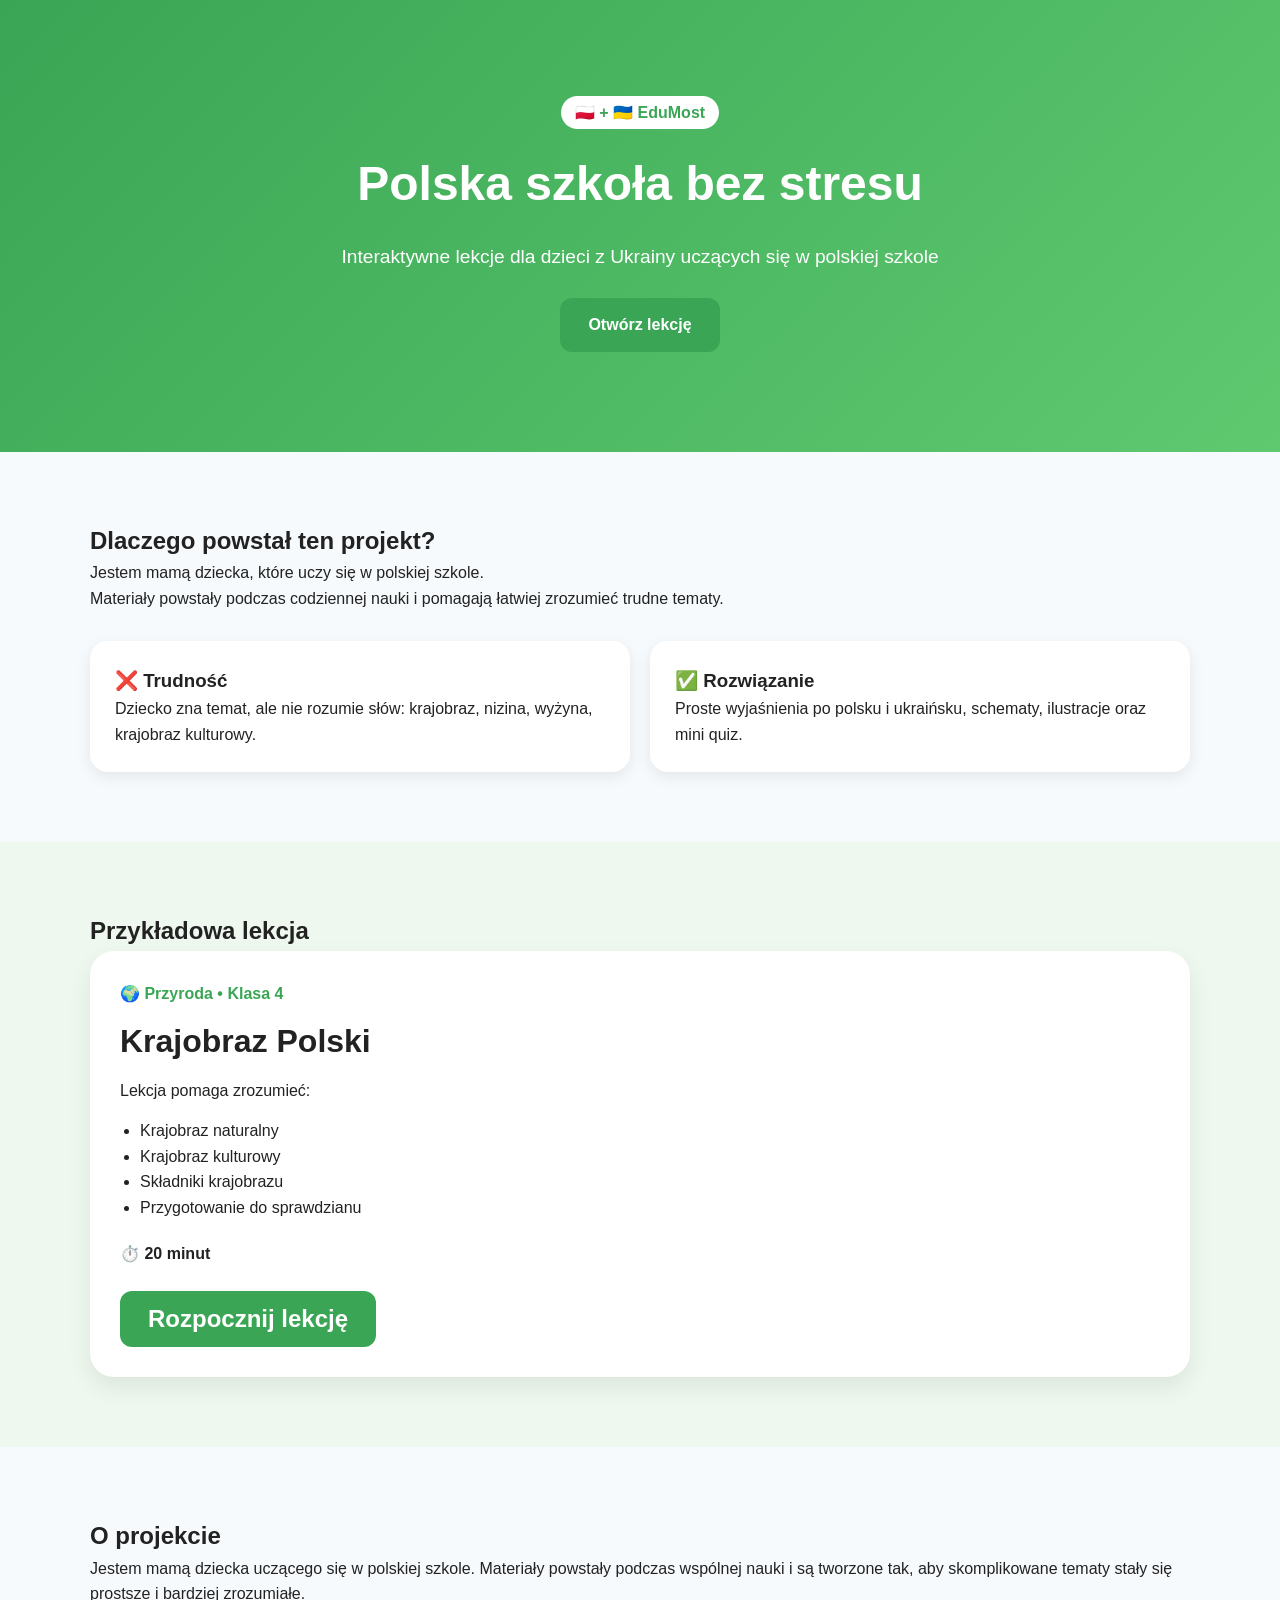
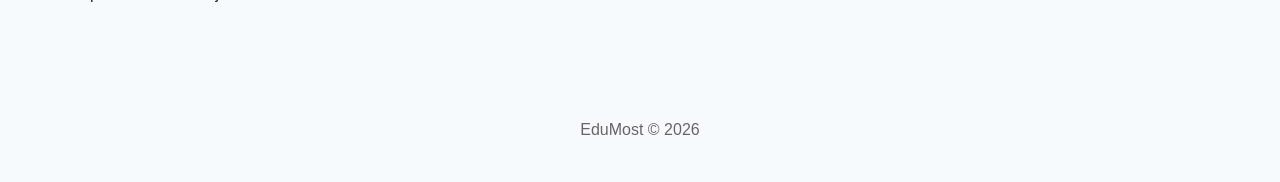
==== index.html @ 8fdbcc1e "first commit" ====
<!DOCTYPE html>
<html lang="pl">
<head>
<meta charset="UTF-8">
<meta name="viewport" content="width=device-width, initial-scale=1.0">

<title>EduMost | Krajobraz Polski</title>

<link rel="stylesheet" href="style.css">
</head>

<body>

<header class="hero">

    <div class="hero-content">

        <span class="badge">🇵🇱 + 🇺🇦 EduMost</span>

        <h1>Polska szkoła bez stresu</h1>

        <p class="subtitle">
            Interaktywne lekcje dla dzieci z Ukrainy uczących się w polskiej szkole
        </p>

        <a href="#lesson" class="btn">
            Otwórz lekcję
        </a>

    </div>

</header>

<section class="problem">

    <div class="container">

        <h2>Dlaczego powstał ten projekt?</h2>

        <p>
            Jestem mamą dziecka, które uczy się w polskiej szkole.
        </p>
        <p>Materiały powstały podczas codziennej nauki i pomagają łatwiej zrozumieć trudne tematy.</p>

        <div class="cards">

            <div class="card">
                <h3>❌ Trudność</h3>
                <p>
                    Dziecko zna temat, ale nie rozumie słów:
                    krajobraz, nizina, wyżyna, krajobraz kulturowy.
                </p>
            </div>

            <div class="card">
                <h3>✅ Rozwiązanie</h3>
                <p>
                    Proste wyjaśnienia po polsku i ukraińsku,
                    schematy, ilustracje oraz mini quiz.
                </p>
            </div>

        </div>

    </div>

</section>

<section id="lesson" class="lesson-preview">

    <div class="container">

        <h2>Przykładowa lekcja</h2>

        <div class="lesson-card">

            <div class="lesson-info">

                <span class="subject">
                    🌍 Przyroda • Klasa 4
                </span>

                <h3>Krajobraz Polski</h3>

                <p>
                    Lekcja pomaga zrozumieć:
                </p>

                <ul>
                    <li>Krajobraz naturalny</li>
                    <li>Krajobraz kulturowy</li>
                    <li>Składniki krajobrazu</li>
                    <li>Przygotowanie do sprawdzianu</li>
                </ul>

                <div class="lesson-meta">
                    ⏱️ 20 minut
                </div>

                <button class="btn" id="openLesson" style="font-size: 1.5rem;">
                    Rozpocznij lekcję
                </button>

            </div>

        </div>

    </div>

</section>

<section class="about">

    <div class="container">

        <h2>O projekcie</h2>

        <p>
            Jestem mamą dziecka uczącego się w polskiej szkole.
            Materiały powstały podczas wspólnej nauki i są tworzone
            tak, aby skomplikowane tematy stały się prostsze i bardziej zrozumiałe.
        </p>

    </div>

</section>

<footer>

    <p>
        EduMost © 2026
    </p>

</footer>

<script src="script.js"></script>

</body>
</html>
---- style.css ----
/* style.css */

*{
margin:0;
padding:0;
box-sizing:border-box;
}

body{
font-family:Inter, Arial, sans-serif;
background:#f7fafc;
color:#222;
line-height:1.6;
}

.container{
width:90%;
max-width:1100px;
margin:auto;
}

.hero{
background:linear-gradient(135deg,#3aa655,#5ec96f);
color:white;
padding:100px 20px;
text-align:center;
}

.badge{
background:white;
color:#3aa655;
padding:8px 14px;
border-radius:30px;
font-weight:600;
}

.hero h1{
font-size:3rem;
margin:20px 0;
}

.subtitle{
font-size:1.2rem;
max-width:700px;
margin:auto;
}

.btn{
display:inline-block;
margin-top:25px;
padding:14px 28px;
border:none;
border-radius:12px;
/* background:white;
color:#3aa655; */
background:#3aa655;
color:white;
font-weight:700;
cursor:pointer;
text-decoration:none;
}
.btn:hover{
    background:#116326;
    color:white;
    scale: 0.9;
}

.problem{
padding:70px 0;
}

.cards{
display:grid;
grid-template-columns:repeat(auto-fit,minmax(250px,1fr));
gap:20px;
margin-top:30px;
}

.card{
background:white;
padding:25px;
border-radius:18px;
box-shadow:0 5px 15px rgba(0,0,0,.08);
}

.lesson-preview{
padding:70px 0;
background:#eef8ef;
}

.lesson-card{
background:white;
border-radius:24px;
padding:30px;
box-shadow:0 10px 25px rgba(0,0,0,.08);
}

.subject{
color:#3aa655;
font-weight:600;
}

.lesson-card h3{
font-size:2rem;
margin:10px 0;
}

.lesson-card ul{
margin-left:20px;
margin-top:15px;

}

.lesson-meta{
margin-top:20px;
font-weight:700;
}

.about{
padding:70px 0;
}

footer{
padding:40px;
text-align:center;
color:#666;
}
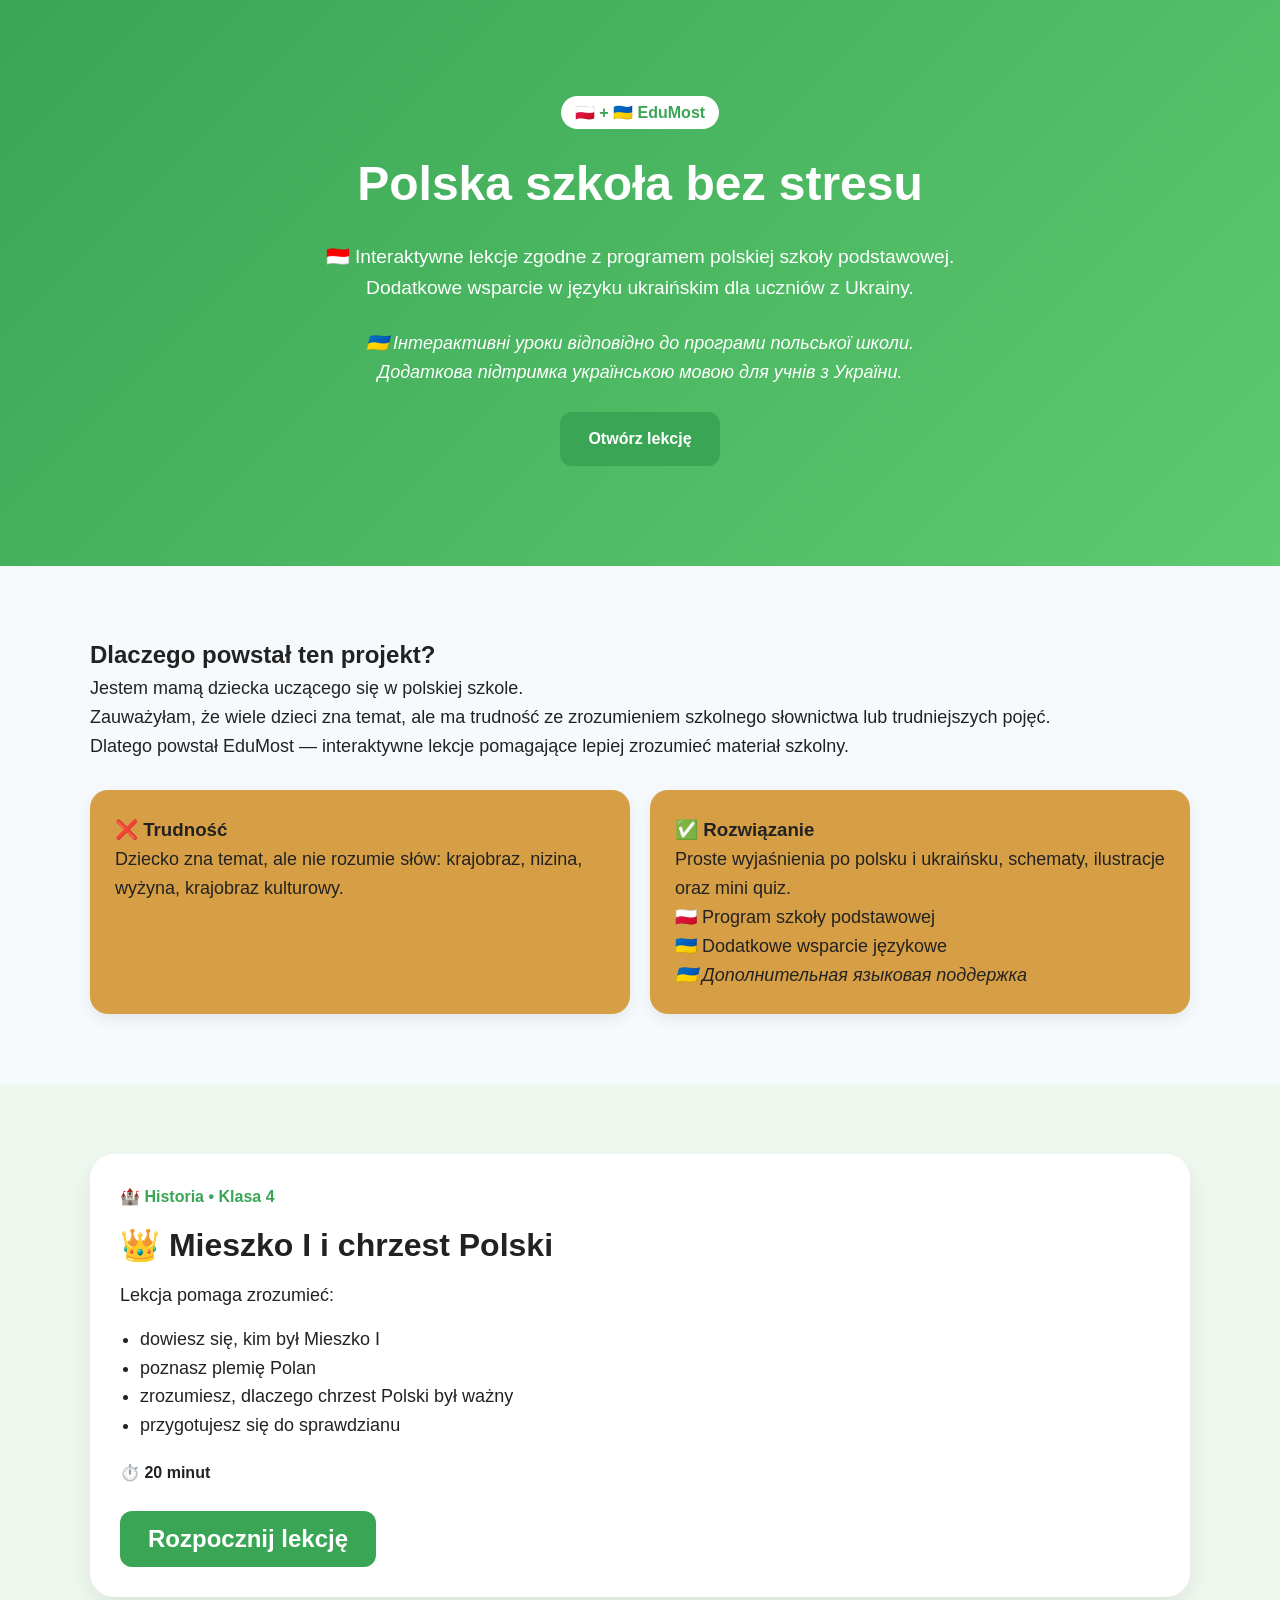
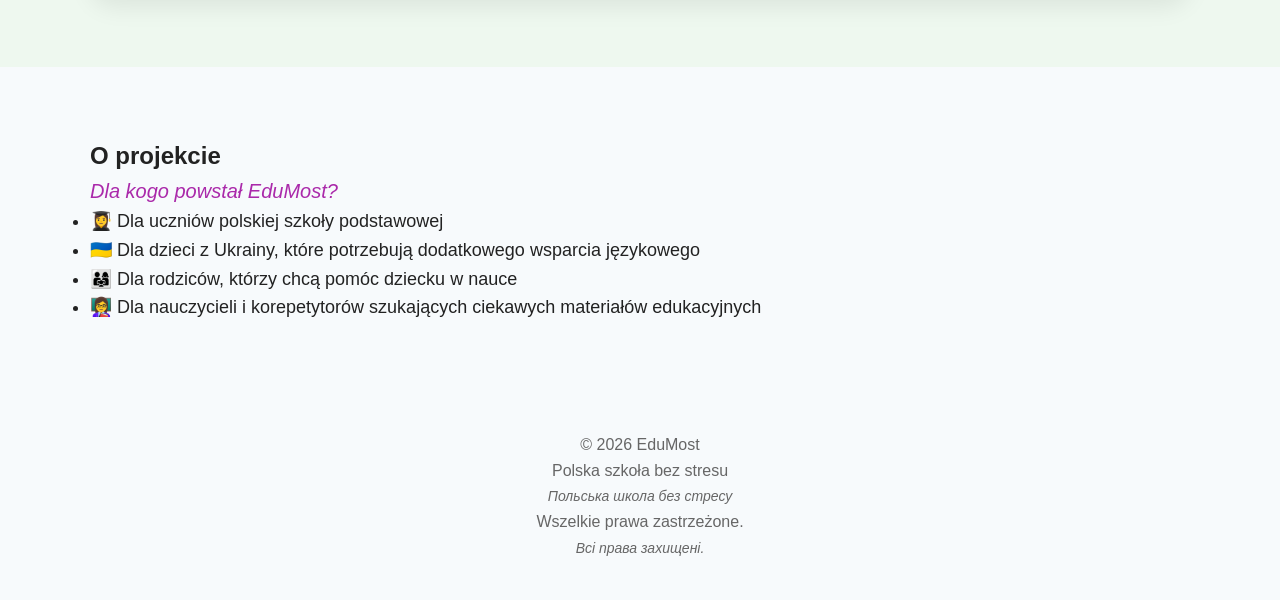
==== commit 3ff01453: "end" ====
--- a/index.html
+++ b/index.html
@@ -1,139 +1,145 @@
 <!DOCTYPE html>
 <html lang="pl">
+
 <head>
-<meta charset="UTF-8">
-<meta name="viewport" content="width=device-width, initial-scale=1.0">
+    <meta charset="UTF-8">
+    <meta name="viewport" content="width=device-width, initial-scale=1.0">
 
-<title>EduMost | Krajobraz Polski</title>
+    <title>EduMost | Krajobraz Polski</title>
 
-<link rel="stylesheet" href="style.css">
+    <link rel="stylesheet" href="style.css">
 </head>
 
 <body>
 
-<header class="hero">
+    <header class="hero">
 
-    <div class="hero-content">
+        <div class="hero-content">
 
-        <span class="badge">🇵🇱 + 🇺🇦 EduMost</span>
+            <span class="badge">🇵🇱 + 🇺🇦 EduMost</span>
 
-        <h1>Polska szkoła bez stresu</h1>
+            <h1>Polska szkoła bez stresu</h1>
 
-        <p class="subtitle">
-            Interaktywne lekcje dla dzieci z Ukrainy uczących się w polskiej szkole
-        </p>
+            <p class="subtitle">
+                🇮🇩 Interaktywne lekcje zgodne z programem polskiej szkoły podstawowej. <br>Dodatkowe wsparcie w języku
+                ukraińskim dla uczniów z Ukrainy.
+            </p><br>
+            <p><em>🇺🇦 Інтерактивні уроки відповідно до програми польської школи. <br> Додаткова підтримка українською
+                    мовою для учнів з України.</em></p>
 
-        <a href="#lesson" class="btn">
-            Otwórz lekcję
-        </a>
-
-    </div>
-
-</header>
-
-<section class="problem">
-
-    <div class="container">
-
-        <h2>Dlaczego powstał ten projekt?</h2>
-
-        <p>
-            Jestem mamą dziecka, które uczy się w polskiej szkole.
-        </p>
-        <p>Materiały powstały podczas codziennej nauki i pomagają łatwiej zrozumieć trudne tematy.</p>
-
-        <div class="cards">
-
-            <div class="card">
-                <h3>❌ Trudność</h3>
-                <p>
-                    Dziecko zna temat, ale nie rozumie słów:
-                    krajobraz, nizina, wyżyna, krajobraz kulturowy.
-                </p>
-            </div>
-
-            <div class="card">
-                <h3>✅ Rozwiązanie</h3>
-                <p>
-                    Proste wyjaśnienia po polsku i ukraińsku,
-                    schematy, ilustracje oraz mini quiz.
-                </p>
-            </div>
+            <a href="#lesson" class="btn">
+                Otwórz lekcję
+            </a>
 
         </div>
 
-    </div>
+    </header>
 
-</section>
+    <section class="problem">
 
-<section id="lesson" class="lesson-preview">
+        <div class="container">
 
-    <div class="container">
+            <h2>Dlaczego powstał ten projekt?</h2>
 
-        <h2>Przykładowa lekcja</h2>
+            <p>
+                Jestem mamą dziecka uczącego się w polskiej szkole.
+            </p>
+            <p>Zauważyłam, że wiele dzieci zna temat, ale ma trudność ze zrozumieniem szkolnego słownictwa lub
+                trudniejszych pojęć.</p>
+            <p>Dlatego powstał EduMost — interaktywne lekcje pomagające lepiej zrozumieć materiał szkolny.</p>
 
-        <div class="lesson-card">
+            <div class="cards">
 
-            <div class="lesson-info">
-
-                <span class="subject">
-                    🌍 Przyroda • Klasa 4
-                </span>
-
-                <h3>Krajobraz Polski</h3>
-
-                <p>
-                    Lekcja pomaga zrozumieć:
-                </p>
-
-                <ul>
-                    <li>Krajobraz naturalny</li>
-                    <li>Krajobraz kulturowy</li>
-                    <li>Składniki krajobrazu</li>
-                    <li>Przygotowanie do sprawdzianu</li>
-                </ul>
-
-                <div class="lesson-meta">
-                    ⏱️ 20 minut
+                <div class="card">
+                    <h3>❌ Trudność</h3>
+                    <p>
+                        Dziecko zna temat, ale nie rozumie słów:
+                        krajobraz, nizina, wyżyna, krajobraz kulturowy.
+                    </p>
                 </div>
 
-                <button class="btn" id="openLesson" style="font-size: 1.5rem;">
-                    Rozpocznij lekcję
-                </button>
+                <div class="card">
+                    <h3>✅ Rozwiązanie</h3>
+                    <p>
+                        Proste wyjaśnienia po polsku i ukraińsku,
+                        schematy, ilustracje oraz mini quiz.
+                    </p>
+                    <p>🇵🇱 Program szkoły podstawowej</p>
+                    <p>🇺🇦 Dodatkowe wsparcie językowe</p>
+                    <p><em>🇺🇦 Дополнительная языковая поддержка</em></p>
+                </div>
 
             </div>
 
         </div>
 
-    </div>
+    </section>
 
-</section>
+    <section id="lesson" class="lesson-preview">
 
-<section class="about">
+        <div class="container">
 
-    <div class="container">
+            <div class="lesson-card">
 
-        <h2>O projekcie</h2>
+                <div class="lesson-info">
 
-        <p>
-            Jestem mamą dziecka uczącego się w polskiej szkole.
-            Materiały powstały podczas wspólnej nauki i są tworzone
-            tak, aby skomplikowane tematy stały się prostsze i bardziej zrozumiałe.
-        </p>
+                    <span class="subject">
+                        🏰 Historia • Klasa 4
+                    </span>
 
-    </div>
+                    <h3>👑 Mieszko I i chrzest Polski</h3>
 
-</section>
+                    <p>
+                        Lekcja pomaga zrozumieć:
+                    </p>
 
-<footer>
+                    <ul>
+                        <li>dowiesz się, kim był Mieszko I</li>
+                        <li>poznasz plemię Polan</li>
+                        <li>zrozumiesz, dlaczego chrzest Polski był ważny</li>
+                        <li>przygotujesz się do sprawdzianu</li>
+                    </ul>
 
-    <p>
-        EduMost © 2026
-    </p>
+                    <div class="lesson-meta">
+                        ⏱️ 20 minut
+                    </div>
 
-</footer>
+                    <button class="btn" id="openLesson" style="font-size: 1.5rem;">
+                        Rozpocznij lekcję
+                    </button>
 
-<script src="script.js"></script>
+                </div>
+
+            </div>
+
+        </div>
+
+    </section>
+
+    <section class="about">
+
+        <div class="container">
+
+            <h2>O projekcie</h2>
+            <p class="p20">Dla kogo powstał EduMost?</h6>
+            <ul>
+                <li>👩‍🎓 Dla uczniów polskiej szkoły podstawowej</li>
+                <li>🇺🇦 Dla dzieci z Ukrainy, które potrzebują dodatkowego wsparcia językowego</li>
+                <li>👨‍👩‍👧 Dla rodziców, którzy chcą pomóc dziecku w nauce</li>
+                <li>👩‍🏫 Dla nauczycieli i korepetytorów szukających ciekawych materiałów edukacyjnych</li>
+            </ul>
+
+        </div>
+
+    </section>
+
+    <footer>
+        © 2026 EduMost <br>
+        <p>Polska szkoła bez stresu <br><em>Польська школа без стресу</em> </p>
+        <p>Wszelkie prawa zastrzeżone. <br><em>Всі права захищені.</em></p>
+    </footer>
+    <script src="script.js"></script>
 
 </body>
+
 </html>
--- a/style.css
+++ b/style.css
@@ -45,6 +45,17 @@
 margin:auto;
 }
 
+.p20{
+    font-size: 20px;
+    color: rgb(170, 41, 170);
+    font-style: italic;
+}
+p{
+    font-size: 18px;
+}
+ul{
+    font-size: 18px;
+}
 .btn{
 display:inline-block;
 margin-top:25px;
@@ -77,7 +88,9 @@
 }
 
 .card{
-background:white;
+background:rgb(211, 185, 144);
+background-color:rgb(215, 159, 69);
+
 padding:25px;
 border-radius:18px;
 box-shadow:0 5px 15px rgba(0,0,0,.08);
@@ -124,4 +137,12 @@
 padding:40px;
 text-align:center;
 color:#666;
+}
+
+footer p{
+    font-size: 16px;
+}
+
+footer p em{
+    font-size: 14px;
 }
